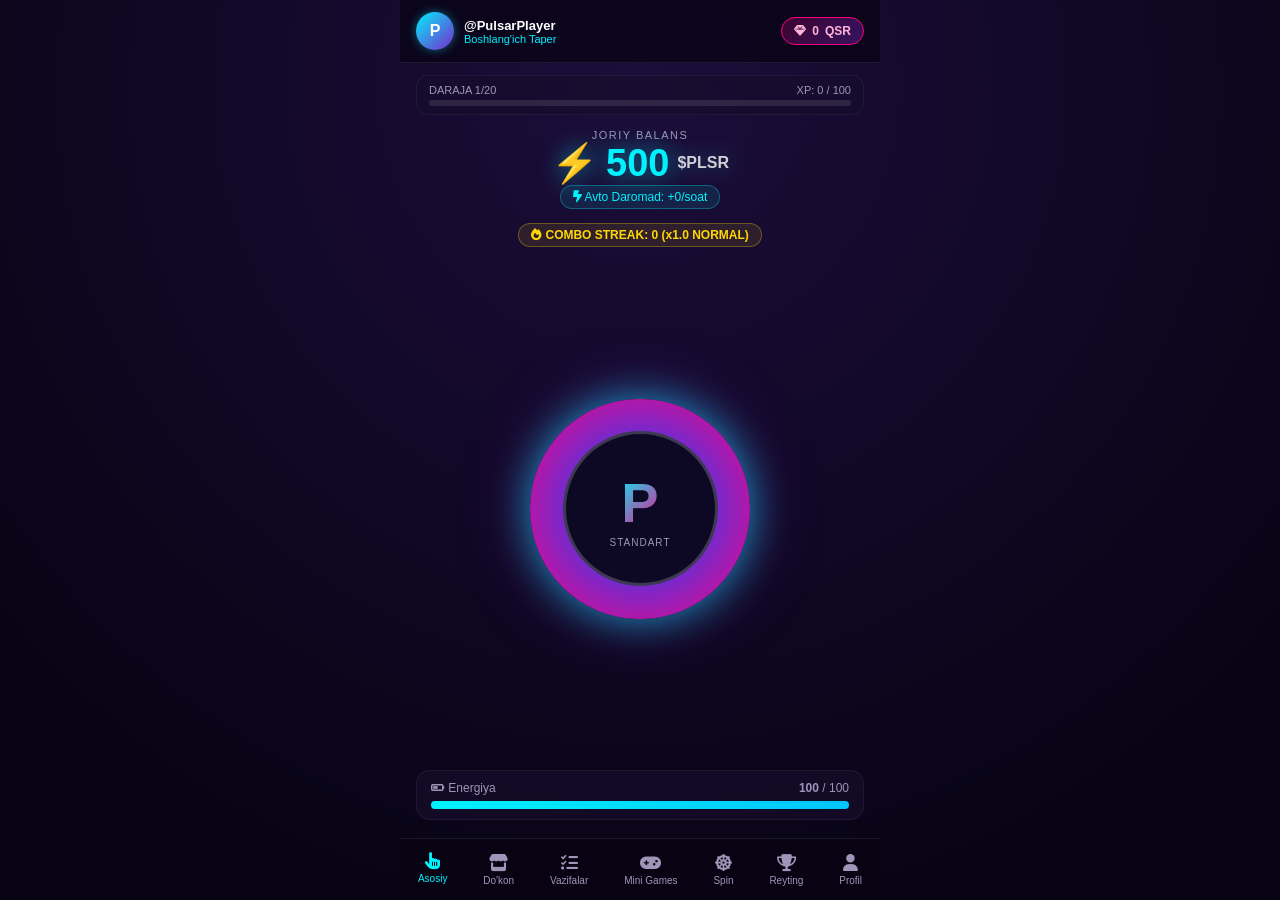
==== public/index.html @ 3d24ec5a "Add Netlify deployment config and public directory - Add netlify.toml for static file deployment - C" ====
<!DOCTYPE html>
<html lang="uz">
<head>
  <meta charset="UTF-8">
  <meta name="viewport" content="width=device-width, initial-scale=1.0, maximum-scale=1.0, user-scalable=no">
  <title>Pulsar ($PLSR) — Telegram Mini App</title>
  <!-- Telegram WebApp SDK -->
  <script src="https://telegram.org/js/telegram-web-app.js"></script>
  <!-- FontAwesome Icons -->
  <link rel="stylesheet" href="https://cdnjs.cloudflare.com/ajax/libs/font-awesome/6.4.0/css/all.min.css">
  <link rel="stylesheet" href="style.css">
</head>
<body>
  <div id="app">
    <!-- Top Header -->
    <header class="app-header">
      <div class="user-pill" id="user-profile-header">
        <div class="avatar-circle" id="user-avatar">P</div>
        <div class="user-meta">
          <span class="user-name" id="user-name">@PulsarPlayer</span>
          <span class="user-title" id="user-status-title">Boshlang'ich Taper</span>
        </div>
      </div>
      <div class="header-badges">
        <div class="badge quasar-badge" onclick="switchTab('profil')">
          <i class="fa-solid fa-gem"></i> <span id="header-gems">0</span> QSR
        </div>
      </div>
    </header>

    <!-- Main Screens Container -->
    <main class="content-area">
      <!-- 1. ASOSIY (TAP TO EARN) SCREEN -->
      <section id="tab-asosiy" class="screen-tab active">
        <div class="stats-overview">
          <div class="level-progress-wrap">
            <div class="level-info">
              <span id="level-label">DARAJA 1/20</span>
              <span id="xp-label">XP: 0 / 100</span>
            </div>
            <div class="progress-track">
              <div class="progress-fill" id="xp-bar" style="width: 0%;"></div>
            </div>
          </div>

          <div class="balance-display">
            <div class="balance-sub">JORIY BALANS</div>
            <div class="balance-main">
              <span class="coin-icon">⚡</span>
              <span id="main-balance">500</span>
              <span class="currency-label">$PLSR</span>
            </div>
            <div class="passive-income-badge">
              <i class="fa-solid fa-bolt-lightning"></i> Avto Daromad: <span id="passive-rate">+0</span>/soat
            </div>
          </div>

          <div class="combo-indicator" id="combo-badge">
            <i class="fa-solid fa-fire"></i> COMBO STREAK: <span id="combo-count">0</span> (<span id="combo-mult">x1.0 NORMAL</span>)
          </div>
        </div>

        <!-- Central Tap Core -->
        <div class="tap-zone" id="tap-zone">
          <div class="pulsar-aura" id="pulsar-aura"></div>
          <div class="pulsar-core" id="pulsar-core">
            <div class="core-rings"></div>
            <div class="core-center">
              <span class="core-logo">P</span>
              <span class="core-skin-name" id="active-skin-name">STANDART</span>
            </div>
          </div>
        </div>

        <!-- Energy Bar -->
        <div class="energy-panel">
          <div class="energy-meta">
            <span><i class="fa-solid fa-battery-half"></i> Energiya</span>
            <span><strong id="energy-cur">100</strong> / <span id="energy-max">100</span></span>
          </div>
          <div class="energy-track">
            <div class="energy-fill" id="energy-bar" style="width: 100%;"></div>
          </div>
        </div>
      </section>

      <!-- 2. DO'KON & MINING SCREEN -->
      <section id="tab-dokan" class="screen-tab">
        <div class="sub-nav">
          <button class="sub-btn active" onclick="switchShopSub('mining')"><i class="fa-solid fa-microchip"></i> Mining</button>
          <button class="sub-btn" onclick="switchShopSub('mavzular')"><i class="fa-solid fa-palette"></i> Mavzular</button>
          <button class="sub-btn" onclick="switchShopSub('airdrop')"><i class="fa-solid fa-parachute-box"></i> Airdrop</button>
        </div>

        <!-- Mining Cards -->
        <div id="shop-mining" class="shop-content-section active">
          <div class="section-title">SOATLIK PASSIV DAROMAD GENERATORLARI</div>
          <div class="cards-grid" id="mining-cards-container">
            <!-- Dynamic Mining Cards injected by JS -->
          </div>
        </div>

        <!-- Skins / Mavzular -->
        <div id="shop-mavzular" class="shop-content-section">
          <div class="section-title">PULSAR YADRO MAVZULARI (SKINLAR)</div>
          <div class="cards-grid" id="skins-cards-container">
            <!-- Dynamic Skin Cards injected by JS -->
          </div>
        </div>

        <!-- Airdrop Section -->
        <div id="shop-airdrop" class="shop-content-section">
          <div class="airdrop-card">
            <div class="airdrop-header">
              <i class="fa-solid fa-satellite-dish"></i>
              <h3>NAVBATDAGI AIRDROP TAQSIMOTI</h3>
            </div>
            <div class="countdown-timer">
              <div class="time-block"><span id="days">09</span><small>KUN</small></div>
              <div class="time-divider">:</div>
              <div class="time-block"><span id="hours">14</span><small>SOAT</small></div>
              <div class="time-divider">:</div>
              <div class="time-block"><span id="minutes">32</span><small>DAQ</small></div>
              <div class="time-divider">:</div>
              <div class="time-block"><span id="seconds">45</span><small>SON</small></div>
            </div>
            <div class="airdrop-info">
              <p>Airdrop har oyda o'tkaziladi. O'yinchilarning soatlik daromadi va to'plangan Quasar kristallari asosida taqsimlanadi.</p>
              <button class="btn-primary" onclick="connectWallet()"><i class="fa-solid fa-wallet"></i> TON Hamyonni Ulash</button>
            </div>
          </div>
        </div>
      </section>

      <!-- 3. VAZIFALAR SCREEN -->
      <section id="tab-vazifalar" class="screen-tab">
        <div class="sub-nav">
          <button class="sub-btn active" onclick="switchTaskSub('daily')"><i class="fa-solid fa-calendar-check"></i> Kunlik</button>
          <button class="sub-btn" onclick="switchTaskSub('missions')"><i class="fa-solid fa-list-check"></i> Vazifalar</button>
        </div>

        <div id="task-daily" class="task-content-section active">
          <div class="streak-header">
            <div class="streak-title"><i class="fa-solid fa-gift"></i> Kunlik Kirish Sovg'asi</div>
            <div class="streak-badge">🔥 Ketma-ket: <span id="streak-day-count">1</span>-kun</div>
          </div>
          <div class="streak-grid" id="streak-grid-container">
            <!-- 7 Days Streak Cards -->
          </div>
          <button class="btn-claim-daily" id="btn-claim-streak" onclick="claimDailyStreak()">BUGUNGI MUKOFOTNI OLISH</button>
        </div>

        <div id="task-missions" class="task-content-section">
          <div class="missions-list" id="missions-container">
            <!-- Dynamic Social Tasks -->
          </div>
        </div>
      </section>

      <!-- 4. MINI GAMES SCREEN -->
      <section id="tab-minigames" class="screen-tab">
        <div class="section-title">KOSMIK MINI O'YINLAR</div>
        <div class="game-selector-card" onclick="openMinesGame()">
          <div class="game-icon"><i class="fa-solid fa-bomb"></i></div>
          <div class="game-info">
            <h4>Bomba va Xazina</h4>
            <p>5x5 maydonda kristallarni toping va ko'paytirgich yutib oling!</p>
          </div>
          <button class="btn-sm"><i class="fa-solid fa-play"></i> O'ynash</button>
        </div>

        <!-- Minesweeper Modal/Game View -->
        <div id="mines-modal" class="modal-overlay">
          <div class="modal-window">
            <div class="modal-header">
              <h3><i class="fa-solid fa-gem"></i> Bomba va Xazina</h3>
              <button class="close-btn" onclick="closeMinesGame()">&times;</button>
            </div>
            <div class="mines-controls">
              <div class="stat-box">Tikish: <input type="number" id="mines-bet" value="500" min="100" step="100"> $PLSR</div>
              <div class="stat-box">Ko'paytirgich: <span id="mines-mult">x1.00</span></div>
            </div>
            <div class="mines-grid" id="mines-grid">
              <!-- 25 Cells -->
            </div>
            <div class="mines-actions">
              <button class="btn-primary" id="btn-start-mines" onclick="startMinesGame()">O'yinni Boshlash</button>
              <button class="btn-success" id="btn-cashout-mines" onclick="cashoutMines()" style="display:none;">Yutuqni Olish</button>
            </div>
          </div>
        </div>
      </section>

      <!-- 5. SPIN (OMAD BARABANI) SCREEN -->
      <section id="tab-spin" class="screen-tab">
        <div class="spin-header">
          <h2><i class="fa-solid fa-dharmachakra"></i> OMAD BARABANI</h2>
          <p>Har 4 soatda omadingizni mutlaqo bepul sinab ko'ring!</p>
        </div>

        <div class="wheel-container">
          <div class="wheel-pointer">▼</div>
          <canvas id="wheel-canvas" width="320" height="320"></canvas>
          <button class="spin-center-btn" id="spin-btn" onclick="spinWheel()">SPIN<br>GO!</button>
        </div>

        <div class="spin-timer-wrap">
          <span id="spin-cooldown-text">Keyingi bepul spin: <strong id="spin-timer">TAYYOR!</strong></span>
        </div>

        <div class="spin-prizes-list">
          <div class="section-title">SOVRINLAR RO'YXATI</div>
          <div class="prizes-grid">
            <div class="prize-pill">⚡ 5,000 PLSR</div>
            <div class="prize-pill">⚡ 15,000 PLSR</div>
            <div class="prize-pill">⚡ 50,000 PLSR</div>
            <div class="prize-pill jackpot">👑 100k JACKPOT</div>
            <div class="prize-pill">💎 5 Quasar</div>
            <div class="prize-pill">🔋 To'liq Energiya</div>
            <div class="prize-pill">⭐ +500 XP</div>
            <div class="prize-pill">⚡ 25,000 PLSR</div>
          </div>
        </div>
      </section>

      <!-- 6. REYTING (LEADERBOARD) SCREEN -->
      <section id="tab-reyting" class="screen-tab">
        <div class="leaderboard-header">
          <i class="fa-solid fa-crown rank-crown"></i>
          <h2>Pulsar Galaktikasi Reytingi</h2>
          <p>Eng kuchli o'yinchilar o'rtasida raqobat</p>
        </div>

        <div class="leaderboard-list" id="leaderboard-container">
          <!-- Leaderboard items -->
        </div>

        <!-- Sticky My Rank -->
        <div class="my-rank-sticky">
          <div class="my-rank-num">#42</div>
          <div class="my-rank-info">
            <strong>Siz (O'yinchi)</strong>
            <span>Balans: <span id="my-rank-bal">500</span> $PLSR</span>
          </div>
        </div>
      </section>

      <!-- 7. PROFIL, P2P & LIVE CHAT SCREEN -->
      <section id="tab-profil" class="screen-tab">
        <div class="profile-card">
          <div class="profile-avatar-wrap">
            <div class="profile-avatar" id="prof-avatar">P</div>
            <div class="profile-badge-check"><i class="fa-solid fa-check"></i></div>
          </div>
          <h3 id="prof-username">@PulsarPlayer</h3>
          <div class="prof-gems-display">
            <i class="fa-solid fa-gem"></i> <span id="prof-gems">0</span> Quasar Kristallari
          </div>
        </div>

        <div class="profile-menu">
          <!-- P2P Transfer Item -->
          <div class="menu-item" onclick="openModal('p2p-modal')">
            <div class="menu-icon icon-blue"><i class="fa-solid fa-money-bill-transfer"></i></div>
            <div class="menu-text">
              <strong>P2P O'tkazma</strong>
              <span>Kristallarni do'stlarga o'tkazish</span>
            </div>
            <i class="fa-solid fa-chevron-right arrow"></i>
          </div>

          <!-- Tanga Exchange Item -->
          <div class="menu-item" onclick="openModal('exchange-modal')">
            <div class="menu-icon icon-purple"><i class="fa-solid fa-arrow-right-arrow-left"></i></div>
            <div class="menu-text">
              <strong>Tanga Almashtirish (Exchange)</strong>
              <span>$PLSR tangalarini Quasarga almashtirish</span>
            </div>
            <i class="fa-solid fa-chevron-right arrow"></i>
          </div>

          <!-- Promo Kod Item -->
          <div class="menu-item" onclick="openModal('promo-modal')">
            <div class="menu-icon icon-gold"><i class="fa-solid fa-ticket"></i></div>
            <div class="menu-text">
              <strong>Promo Kod</strong>
              <span>Maxsus kod orqali bonus olish</span>
            </div>
            <i class="fa-solid fa-chevron-right arrow"></i>
          </div>

          <!-- Referral Item -->
          <div class="menu-item" onclick="openModal('ref-modal')">
            <div class="menu-icon icon-green"><i class="fa-solid fa-user-plus"></i></div>
            <div class="menu-text">
              <strong>Hamkorlik & Referal</strong>
              <span>Do'stlarni taklif qilib +5,000 $PLSR olish</span>
            </div>
            <i class="fa-solid fa-chevron-right arrow"></i>
          </div>

          <!-- Global Chat Toggle -->
          <div class="menu-item" onclick="openModal('chat-modal')">
            <div class="menu-icon icon-pink"><i class="fa-solid fa-comments"></i></div>
            <div class="menu-text">
              <strong>Global Jonli Chat</strong>
              <span>O'yinchilar bilan muloqot xonasi</span>
            </div>
            <i class="fa-solid fa-chevron-right arrow"></i>
          </div>
        </div>
      </section>
    </main>

    <!-- Modals -->
    <!-- 1. P2P Modal -->
    <div id="p2p-modal" class="modal-overlay">
      <div class="modal-window">
        <div class="modal-header">
          <h3><i class="fa-solid fa-money-bill-transfer"></i> P2P O'tkazma</h3>
          <button class="close-btn" onclick="closeModal('p2p-modal')">&times;</button>
        </div>
        <div class="modal-body">
          <label>Qabul qiluvchi (ID yoki Username):</label>
          <input type="text" id="p2p-target" placeholder="@username yoki ID">
          <label>Quasar kristallari miqdori:</label>
          <input type="number" id="p2p-amount" min="1" placeholder="Masalan: 5">
          <button class="btn-primary" onclick="handleP2PTransfer()">O'tkazish</button>
        </div>
      </div>
    </div>

    <!-- 2. Exchange Modal -->
    <div id="exchange-modal" class="modal-overlay">
      <div class="modal-window">
        <div class="modal-header">
          <h3><i class="fa-solid fa-arrow-right-arrow-left"></i> Almashtirish Kursi</h3>
          <button class="close-btn" onclick="closeModal('exchange-modal')">&times;</button>
        </div>
        <div class="modal-body">
          <div class="rate-card">
            <span>Kurs:</span>
            <strong>1,000,000 $PLSR = 1 💎 Quasar</strong>
          </div>
          <label>$PLSR tangalari miqdori:</label>
          <input type="number" id="exchange-input" placeholder="1000000" oninput="calcExchange()">
          <div class="exchange-preview">Siz olasiz: <strong id="exchange-out">0</strong> Quasar</div>
          <button class="btn-primary" onclick="handleExchange()">Almashtirish</button>
        </div>
      </div>
    </div>

    <!-- 3. Promo Modal -->
    <div id="promo-modal" class="modal-overlay">
      <div class="modal-window">
        <div class="modal-header">
          <h3><i class="fa-solid fa-ticket"></i> Promo Kod</h3>
          <button class="close-btn" onclick="closeModal('promo-modal')">&times;</button>
        </div>
        <div class="modal-body">
          <label>Promo-kodni kiriting:</label>
          <input type="text" id="promo-input" placeholder="MASALAN: PULSAR2026">
          <button class="btn-primary" onclick="handlePromo()">Aktivlashtirish</button>
        </div>
      </div>
    </div>

    <!-- 4. Ref Modal -->
    <div id="ref-modal" class="modal-overlay">
      <div class="modal-window">
        <div class="modal-header">
          <h3><i class="fa-solid fa-user-plus"></i> Referal Dasturi</h3>
          <button class="close-btn" onclick="closeModal('ref-modal')">&times;</button>
        </div>
        <div class="modal-body">
          <p>Har bir taklif qilingan do'stingiz uchun <strong>+5,000 $PLSR</strong> va Premium do'st uchun <strong>+15,000 $PLSR</strong> olasiz!</p>
          <div class="ref-link-box">
            <input type="text" id="ref-link-val" value="https://t.me/PulsarTapBot?start=ref_123456" readonly>
            <button class="btn-sm" onclick="copyRefLink()"><i class="fa-solid fa-copy"></i> Nusxa</button>
          </div>
          <button class="btn-primary" onclick="shareRefLink()"><i class="fa-solid fa-paper-plane"></i> Telegramda Ulashish</button>
        </div>
      </div>
    </div>

    <!-- 5. Global Chat Modal -->
    <div id="chat-modal" class="modal-overlay">
      <div class="modal-window chat-window">
        <div class="modal-header">
          <h3><i class="fa-solid fa-comments"></i> Jonli Global Chat</h3>
          <button class="close-btn" onclick="closeModal('chat-modal')">&times;</button>
        </div>
        <div class="chat-messages" id="chat-stream">
          <div class="chat-bubble">
            <span class="chat-user">⚡ @CosmoMiner:</span>
            <span class="chat-text">Hammaga salom! Yangi airdrop qachon ekan?</span>
          </div>
          <div class="chat-bubble">
            <span class="chat-user">🚀 @AstroStar:</span>
            <span class="chat-text">10 kundan keyin taqsimot bo'ladi! $PLSR to'playapmiz 🔥</span>
          </div>
        </div>
        <div class="chat-input-bar">
          <input type="text" id="chat-msg-input" placeholder="Xabar yozing..." onkeypress="if(event.key==='Enter') sendChatMsg()">
          <button class="btn-send" onclick="sendChatMsg()"><i class="fa-solid fa-paper-plane"></i></button>
        </div>
      </div>
    </div>

    <!-- Bottom Navigation Bar -->
    <nav class="bottom-nav">
      <div class="nav-btn active" onclick="switchTab('asosiy')">
        <i class="fa-solid fa-hand-pointer"></i>
        <span>Asosiy</span>
      </div>
      <div class="nav-btn" onclick="switchTab('dokan')">
        <i class="fa-solid fa-store"></i>
        <span>Do'kon</span>
      </div>
      <div class="nav-btn" onclick="switchTab('vazifalar')">
        <i class="fa-solid fa-list-check"></i>
        <span>Vazifalar</span>
      </div>
      <div class="nav-btn" onclick="switchTab('minigames')">
        <i class="fa-solid fa-gamepad"></i>
        <span>Mini Games</span>
      </div>
      <div class="nav-btn" onclick="switchTab('spin')">
        <i class="fa-solid fa-dharmachakra"></i>
        <span>Spin</span>
      </div>
      <div class="nav-btn" onclick="switchTab('reyting')">
        <i class="fa-solid fa-trophy"></i>
        <span>Reyting</span>
      </div>
      <div class="nav-btn" onclick="switchTab('profil')">
        <i class="fa-solid fa-user"></i>
        <span>Profil</span>
      </div>
    </nav>
  </div>

  <!-- Scripts -->
  <script src="app.js"></script>
</body>
</html>
---- public/style.css ----
:root {
  --bg-dark: #070414;
  --bg-card: rgba(23, 14, 45, 0.7);
  --primary-cyan: #00f2fe;
  --primary-pink: #ff007a;
  --primary-purple: #7928ca;
  --accent-gold: #ffd700;
  --text-main: #ffffff;
  --text-muted: #9e96b8;
  --border-glow: rgba(0, 242, 254, 0.25);
}

* {
  box-sizing: border-box;
  margin: 0;
  padding: 0;
  user-select: none;
  -webkit-user-select: none;
  font-family: -apple-system, BlinkMacSystemFont, 'Segoe UI', Roboto, Helvetica, Arial, sans-serif;
}

body {
  background: radial-gradient(circle at 50% 10%, #1c0d3a 0%, #080415 80%);
  color: var(--text-main);
  height: 100vh;
  overflow: hidden;
  display: flex;
  justify-content: center;
}

#app {
  width: 100%;
  max-width: 480px;
  height: 100vh;
  display: flex;
  flex-direction: column;
  position: relative;
  background: transparent;
}

/* Header */
.app-header {
  padding: 12px 16px;
  display: flex;
  justify-content: space-between;
  align-items: center;
  background: rgba(10, 5, 25, 0.85);
  backdrop-filter: blur(12px);
  border-bottom: 1px solid rgba(255, 255, 255, 0.08);
  z-index: 10;
}

.user-pill {
  display: flex;
  align-items: center;
  gap: 10px;
}

.avatar-circle {
  width: 38px;
  height: 38px;
  border-radius: 50%;
  background: linear-gradient(135deg, var(--primary-cyan), var(--primary-purple));
  display: flex;
  justify-content: center;
  align-items: center;
  font-weight: 800;
  font-size: 16px;
  box-shadow: 0 0 10px rgba(0, 242, 254, 0.4);
}

.user-meta {
  display: flex;
  flex-direction: column;
}

.user-name {
  font-size: 13px;
  font-weight: bold;
}

.user-title {
  font-size: 11px;
  color: var(--primary-cyan);
}

.badge {
  padding: 6px 12px;
  border-radius: 20px;
  font-size: 12px;
  font-weight: bold;
  display: flex;
  align-items: center;
  gap: 6px;
  cursor: pointer;
}

.quasar-badge {
  background: linear-gradient(135deg, rgba(255, 0, 122, 0.2), rgba(121, 40, 202, 0.4));
  border: 1px solid var(--primary-pink);
  color: #ffb3d9;
}

/* Main Content Area */
.content-area {
  flex: 1;
  overflow-y: auto;
  padding: 12px 16px 80px 16px;
  display: flex;
  flex-direction: column;
}

.screen-tab {
  display: none;
  flex-direction: column;
  height: 100%;
  animation: fadeIn 0.25s ease-out;
}

.screen-tab.active {
  display: flex;
}

@keyframes fadeIn {
  from { opacity: 0; transform: translateY(6px); }
  to { opacity: 1; transform: translateY(0); }
}

/* Overview & Levels */
.stats-overview {
  display: flex;
  flex-direction: column;
  align-items: center;
  gap: 8px;
}

.level-progress-wrap {
  width: 100%;
  background: var(--bg-card);
  padding: 8px 12px;
  border-radius: 12px;
  border: 1px solid rgba(255, 255, 255, 0.05);
}

.level-info {
  display: flex;
  justify-content: space-between;
  font-size: 11px;
  color: var(--text-muted);
  margin-bottom: 4px;
}

.progress-track {
  height: 6px;
  background: rgba(255, 255, 255, 0.1);
  border-radius: 6px;
  overflow: hidden;
}

.progress-fill {
  height: 100%;
  background: linear-gradient(90deg, var(--primary-cyan), var(--primary-purple));
  transition: width 0.3s ease;
}

.balance-display {
  text-align: center;
  margin: 6px 0;
}

.balance-sub {
  font-size: 11px;
  letter-spacing: 1.5px;
  color: var(--text-muted);
}

.balance-main {
  font-size: 38px;
  font-weight: 900;
  color: var(--primary-cyan);
  text-shadow: 0 0 25px rgba(0, 242, 254, 0.6);
  display: flex;
  align-items: center;
  justify-content: center;
  gap: 8px;
}

.currency-label {
  font-size: 16px;
  color: #ffffff;
  opacity: 0.8;
}

.passive-income-badge {
  font-size: 12px;
  background: rgba(0, 242, 254, 0.1);
  color: var(--primary-cyan);
  padding: 4px 12px;
  border-radius: 20px;
  display: inline-block;
  border: 1px solid rgba(0, 242, 254, 0.3);
}

.combo-indicator {
  font-size: 12px;
  font-weight: bold;
  color: var(--accent-gold);
  background: rgba(255, 215, 0, 0.1);
  padding: 4px 12px;
  border-radius: 12px;
  border: 1px solid rgba(255, 215, 0, 0.3);
}

/* Tap Core Zone */
.tap-zone {
  flex: 1;
  display: flex;
  justify-content: center;
  align-items: center;
  position: relative;
}

.pulsar-aura {
  position: absolute;
  width: 260px;
  height: 260px;
  border-radius: 50%;
  background: radial-gradient(circle, rgba(0, 242, 254, 0.3), rgba(121, 40, 202, 0.1), transparent 70%);
  animation: pulseAura 2.5s infinite ease-in-out;
  pointer-events: none;
}

@keyframes pulseAura {
  0%, 100% { transform: scale(0.95); opacity: 0.6; }
  50% { transform: scale(1.15); opacity: 1; }
}

.pulsar-core {
  width: 220px;
  height: 220px;
  border-radius: 50%;
  background: radial-gradient(circle, #00f2fe 0%, #7928ca 50%, #ff007a 100%);
  box-shadow: 0 0 40px rgba(0, 242, 254, 0.6), 0 0 70px rgba(121, 40, 202, 0.4);
  display: flex;
  justify-content: center;
  align-items: center;
  cursor: pointer;
  touch-action: manipulation;
  transition: transform 0.08s cubic-bezier(0.175, 0.885, 0.32, 1.275);
  position: relative;
  z-index: 2;
}

.pulsar-core:active {
  transform: scale(0.92);
}

.core-center {
  width: 155px;
  height: 155px;
  border-radius: 50%;
  background: #0d0824;
  display: flex;
  flex-direction: column;
  justify-content: center;
  align-items: center;
  border: 3px solid rgba(255, 255, 255, 0.2);
}

.core-logo {
  font-size: 56px;
  font-weight: 900;
  background: linear-gradient(135deg, #00f2fe, #ff007a);
  -webkit-background-clip: text;
  -webkit-text-fill-color: transparent;
}

.core-skin-name {
  font-size: 10px;
  letter-spacing: 1px;
  color: var(--text-muted);
  margin-top: 2px;
}

/* Floating Animation */
.float-num {
  position: absolute;
  color: var(--primary-cyan);
  font-size: 26px;
  font-weight: 900;
  pointer-events: none;
  text-shadow: 0 0 10px rgba(0, 242, 254, 0.8);
  animation: floatTap 0.75s forwards ease-out;
  z-index: 100;
}

@keyframes floatTap {
  0% { opacity: 1; transform: translateY(0) scale(1); }
  100% { opacity: 0; transform: translateY(-70px) scale(1.4); }
}

/* Energy */
.energy-panel {
  background: var(--bg-card);
  padding: 10px 14px;
  border-radius: 14px;
  border: 1px solid rgba(255, 255, 255, 0.06);
}

.energy-meta {
  display: flex;
  justify-content: space-between;
  font-size: 12px;
  margin-bottom: 6px;
  color: var(--text-muted);
}

.energy-track {
  height: 8px;
  background: rgba(255, 255, 255, 0.08);
  border-radius: 8px;
  overflow: hidden;
}

.energy-fill {
  height: 100%;
  background: linear-gradient(90deg, #00f2fe, #00c6ff);
  transition: width 0.2s;
}

/* Sub-nav Buttons */
.sub-nav {
  display: flex;
  gap: 8px;
  background: rgba(0, 0, 0, 0.3);
  padding: 4px;
  border-radius: 12px;
  margin-bottom: 14px;
}

.sub-btn {
  flex: 1;
  padding: 8px;
  border: none;
  background: transparent;
  color: var(--text-muted);
  font-size: 12px;
  font-weight: bold;
  border-radius: 8px;
  cursor: pointer;
  transition: all 0.2s;
}

.sub-btn.active {
  background: linear-gradient(135deg, var(--primary-cyan), var(--primary-purple));
  color: #fff;
}

.shop-content-section, .task-content-section {
  display: none;
  flex-direction: column;
  gap: 10px;
}

.shop-content-section.active, .task-content-section.active {
  display: flex;
}

.section-title {
  font-size: 11px;
  color: var(--text-muted);
  letter-spacing: 1px;
  margin-bottom: 4px;
}

/* Cards Grid */
.cards-grid {
  display: grid;
  grid-template-columns: 1fr 1fr;
  gap: 10px;
}

.card-item {
  background: var(--bg-card);
  border: 1px solid rgba(255, 255, 255, 0.08);
  border-radius: 14px;
  padding: 12px;
  display: flex;
  flex-direction: column;
  gap: 6px;
  position: relative;
}

.card-item.active-skin {
  border-color: var(--primary-cyan);
  box-shadow: 0 0 15px rgba(0, 242, 254, 0.2);
}

.card-top {
  display: flex;
  align-items: center;
  gap: 8px;
}

.card-icon {
  font-size: 22px;
  color: var(--primary-cyan);
}

.card-name {
  font-size: 13px;
  font-weight: bold;
}

.card-desc {
  font-size: 11px;
  color: var(--text-muted);
}

.card-price {
  font-size: 12px;
  font-weight: bold;
  color: var(--accent-gold);
  margin-top: 4px;
}

.btn-buy {
  background: linear-gradient(135deg, var(--primary-cyan), var(--primary-purple));
  border: none;
  color: #fff;
  padding: 6px;
  border-radius: 8px;
  font-size: 11px;
  font-weight: bold;
  cursor: pointer;
}

/* Airdrop Card */
.airdrop-card {
  background: var(--bg-card);
  border: 1px solid var(--border-glow);
  border-radius: 16px;
  padding: 18px;
  text-align: center;
  display: flex;
  flex-direction: column;
  gap: 14px;
}

.countdown-timer {
  display: flex;
  justify-content: center;
  align-items: center;
  gap: 8px;
}

.time-block {
  background: rgba(0, 0, 0, 0.5);
  border: 1px solid rgba(255, 255, 255, 0.1);
  padding: 8px 12px;
  border-radius: 10px;
  display: flex;
  flex-direction: column;
}

.time-block span {
  font-size: 22px;
  font-weight: 900;
  color: var(--primary-cyan);
}

.time-block small {
  font-size: 9px;
  color: var(--text-muted);
}

.time-divider {
  font-size: 20px;
  font-weight: bold;
}

/* Daily Streak */
.streak-header {
  display: flex;
  justify-content: space-between;
  align-items: center;
}

.streak-grid {
  display: grid;
  grid-template-columns: repeat(4, 1fr);
  gap: 8px;
  margin: 10px 0;
}

.streak-card {
  background: var(--bg-card);
  border: 1px solid rgba(255, 255, 255, 0.08);
  border-radius: 10px;
  padding: 10px 6px;
  text-align: center;
  font-size: 11px;
}

.streak-card.claimed {
  border-color: #00ff88;
  opacity: 0.7;
}

.streak-card.current {
  border-color: var(--accent-gold);
  background: rgba(255, 215, 0, 0.1);
}

.btn-claim-daily {
  width: 100%;
  padding: 14px;
  background: linear-gradient(135deg, #00f2fe, #4facfe);
  border: none;
  border-radius: 14px;
  color: #000;
  font-weight: 900;
  font-size: 14px;
  cursor: pointer;
}

/* Mini Games */
.game-selector-card {
  background: var(--bg-card);
  border: 1px solid rgba(255, 255, 255, 0.08);
  border-radius: 14px;
  padding: 14px;
  display: flex;
  align-items: center;
  gap: 12px;
  cursor: pointer;
}

.game-icon {
  font-size: 32px;
  color: var(--primary-pink);
}

.game-info h4 { font-size: 15px; margin-bottom: 4px; }
.game-info p { font-size: 11px; color: var(--text-muted); }

/* Mines Game Grid */
.mines-grid {
  display: grid;
  grid-template-columns: repeat(5, 1fr);
  gap: 6px;
  margin: 16px 0;
}

.mine-cell {
  aspect-ratio: 1;
  background: rgba(255, 255, 255, 0.06);
  border: 1px solid rgba(255, 255, 255, 0.1);
  border-radius: 8px;
  display: flex;
  justify-content: center;
  align-items: center;
  font-size: 20px;
  cursor: pointer;
}

.mine-cell.gem { background: rgba(0, 255, 136, 0.2); border-color: #00ff88; color: #00ff88; }
.mine-cell.bomb { background: rgba(255, 0, 85, 0.3); border-color: #ff0055; color: #ff0055; }

/* Wheel / Spin */
.wheel-container {
  display: flex;
  justify-content: center;
  align-items: center;
  position: relative;
  margin: 20px 0;
}

.wheel-pointer {
  position: absolute;
  top: -12px;
  font-size: 26px;
  color: var(--accent-gold);
  z-index: 10;
}

.spin-center-btn {
  position: absolute;
  width: 70px;
  height: 70px;
  border-radius: 50%;
  background: linear-gradient(135deg, var(--accent-gold), #ff8800);
  border: 3px solid #fff;
  color: #000;
  font-weight: 900;
  font-size: 13px;
  cursor: pointer;
  box-shadow: 0 0 20px rgba(255, 215, 0, 0.6);
}

.prizes-grid {
  display: grid;
  grid-template-columns: 1fr 1fr;
  gap: 8px;
  margin-top: 10px;
}

.prize-pill {
  background: var(--bg-card);
  padding: 8px 12px;
  border-radius: 10px;
  font-size: 11px;
  text-align: center;
}

.prize-pill.jackpot {
  border: 1px solid var(--accent-gold);
  color: var(--accent-gold);
}

/* Leaderboard */
.leaderboard-list {
  display: flex;
  flex-direction: column;
  gap: 8px;
}

.rank-item {
  background: var(--bg-card);
  border: 1px solid rgba(255, 255, 255, 0.05);
  border-radius: 12px;
  padding: 10px 14px;
  display: flex;
  align-items: center;
  gap: 12px;
}

.rank-pos {
  font-size: 16px;
  font-weight: 900;
  width: 30px;
}

.my-rank-sticky {
  position: fixed;
  bottom: 65px;
  left: 50%;
  transform: translateX(-50%);
  width: calc(100% - 32px);
  max-width: 448px;
  background: linear-gradient(135deg, #1c0d3a, #2a0845);
  border: 1px solid var(--primary-cyan);
  border-radius: 14px;
  padding: 10px 16px;
  display: flex;
  align-items: center;
  gap: 14px;
  box-shadow: 0 0 20px rgba(0, 242, 254, 0.3);
}

/* Profile Menu */
.profile-card {
  background: var(--bg-card);
  border-radius: 16px;
  padding: 16px;
  text-align: center;
  display: flex;
  flex-direction: column;
  align-items: center;
  gap: 8px;
  margin-bottom: 14px;
}

.profile-avatar-wrap {
  position: relative;
}

.profile-avatar {
  width: 60px;
  height: 60px;
  border-radius: 50%;
  background: linear-gradient(135deg, var(--primary-cyan), var(--primary-purple));
  display: flex;
  justify-content: center;
  align-items: center;
  font-size: 24px;
  font-weight: bold;
}

.profile-badge-check {
  position: absolute;
  bottom: 0;
  right: 0;
  background: #00ff88;
  color: #000;
  border-radius: 50%;
  width: 18px;
  height: 18px;
  font-size: 10px;
  display: flex;
  justify-content: center;
  align-items: center;
}

.profile-menu {
  display: flex;
  flex-direction: column;
  gap: 8px;
}

.menu-item {
  background: var(--bg-card);
  border-radius: 12px;
  padding: 12px 16px;
  display: flex;
  align-items: center;
  gap: 12px;
  cursor: pointer;
}

.menu-icon {
  width: 38px;
  height: 38px;
  border-radius: 10px;
  display: flex;
  justify-content: center;
  align-items: center;
  font-size: 16px;
}

.icon-blue { background: rgba(0, 242, 254, 0.15); color: var(--primary-cyan); }
.icon-purple { background: rgba(121, 40, 202, 0.2); color: #c084fc; }
.icon-gold { background: rgba(255, 215, 0, 0.15); color: var(--accent-gold); }
.icon-green { background: rgba(0, 255, 136, 0.15); color: #00ff88; }
.icon-pink { background: rgba(255, 0, 122, 0.15); color: var(--primary-pink); }

.menu-text {
  flex: 1;
  display: flex;
  flex-direction: column;
}

.menu-text strong { font-size: 13px; }
.menu-text span { font-size: 11px; color: var(--text-muted); }

/* Modals */
.modal-overlay {
  display: none;
  position: fixed;
  inset: 0;
  background: rgba(0, 0, 0, 0.75);
  backdrop-filter: blur(8px);
  z-index: 1000;
  justify-content: center;
  align-items: center;
  padding: 16px;
}

.modal-overlay.active {
  display: flex;
}

.modal-window {
  background: #120926;
  border: 1px solid var(--border-glow);
  border-radius: 18px;
  width: 100%;
  max-width: 400px;
  padding: 20px;
  display: flex;
  flex-direction: column;
  gap: 14px;
}

.modal-header {
  display: flex;
  justify-content: space-between;
  align-items: center;
}

.close-btn {
  background: none;
  border: none;
  color: var(--text-muted);
  font-size: 24px;
  cursor: pointer;
}

.modal-body {
  display: flex;
  flex-direction: column;
  gap: 10px;
  font-size: 13px;
}

.modal-body input {
  background: rgba(255, 255, 255, 0.06);
  border: 1px solid rgba(255, 255, 255, 0.1);
  padding: 12px;
  border-radius: 10px;
  color: #fff;
  font-size: 14px;
  outline: none;
}

.btn-primary {
  background: linear-gradient(135deg, var(--primary-cyan), var(--primary-purple));
  border: none;
  padding: 12px;
  border-radius: 10px;
  color: #fff;
  font-weight: bold;
  cursor: pointer;
}

.btn-success {
  background: linear-gradient(135deg, #00ff88, #00b359);
  border: none;
  padding: 12px;
  border-radius: 10px;
  color: #000;
  font-weight: bold;
  cursor: pointer;
}

.btn-sm {
  background: rgba(0, 242, 254, 0.15);
  border: 1px solid var(--primary-cyan);
  color: var(--primary-cyan);
  padding: 6px 12px;
  border-radius: 8px;
  font-size: 12px;
  cursor: pointer;
}

/* Chat */
.chat-messages {
  height: 200px;
  overflow-y: auto;
  display: flex;
  flex-direction: column;
  gap: 8px;
  background: rgba(0,0,0,0.3);
  padding: 10px;
  border-radius: 10px;
}

.chat-bubble {
  font-size: 12px;
  background: rgba(255,255,255,0.05);
  padding: 6px 10px;
  border-radius: 8px;
}

.chat-user { font-weight: bold; color: var(--primary-cyan); margin-right: 4px; }

.chat-input-bar {
  display: flex;
  gap: 6px;
}

.chat-input-bar input {
  flex: 1;
  background: rgba(255,255,255,0.08);
  border: 1px solid rgba(255,255,255,0.1);
  border-radius: 8px;
  padding: 8px 12px;
  color: #fff;
}

.btn-send {
  background: var(--primary-cyan);
  border: none;
  border-radius: 8px;
  padding: 0 14px;
  cursor: pointer;
}

/* Bottom Navigation */
.bottom-nav {
  position: fixed;
  bottom: 0;
  left: 50%;
  transform: translateX(-50%);
  width: 100%;
  max-width: 480px;
  height: 62px;
  background: rgba(8, 4, 20, 0.95);
  backdrop-filter: blur(16px);
  border-top: 1px solid rgba(255, 255, 255, 0.08);
  display: flex;
  justify-content: space-around;
  align-items: center;
  z-index: 100;
}

.nav-btn {
  display: flex;
  flex-direction: column;
  align-items: center;
  gap: 4px;
  color: var(--text-muted);
  font-size: 10px;
  cursor: pointer;
  transition: all 0.2s;
}

.nav-btn i {
  font-size: 17px;
}

.nav-btn.active {
  color: var(--primary-cyan);
  transform: translateY(-2px);
}
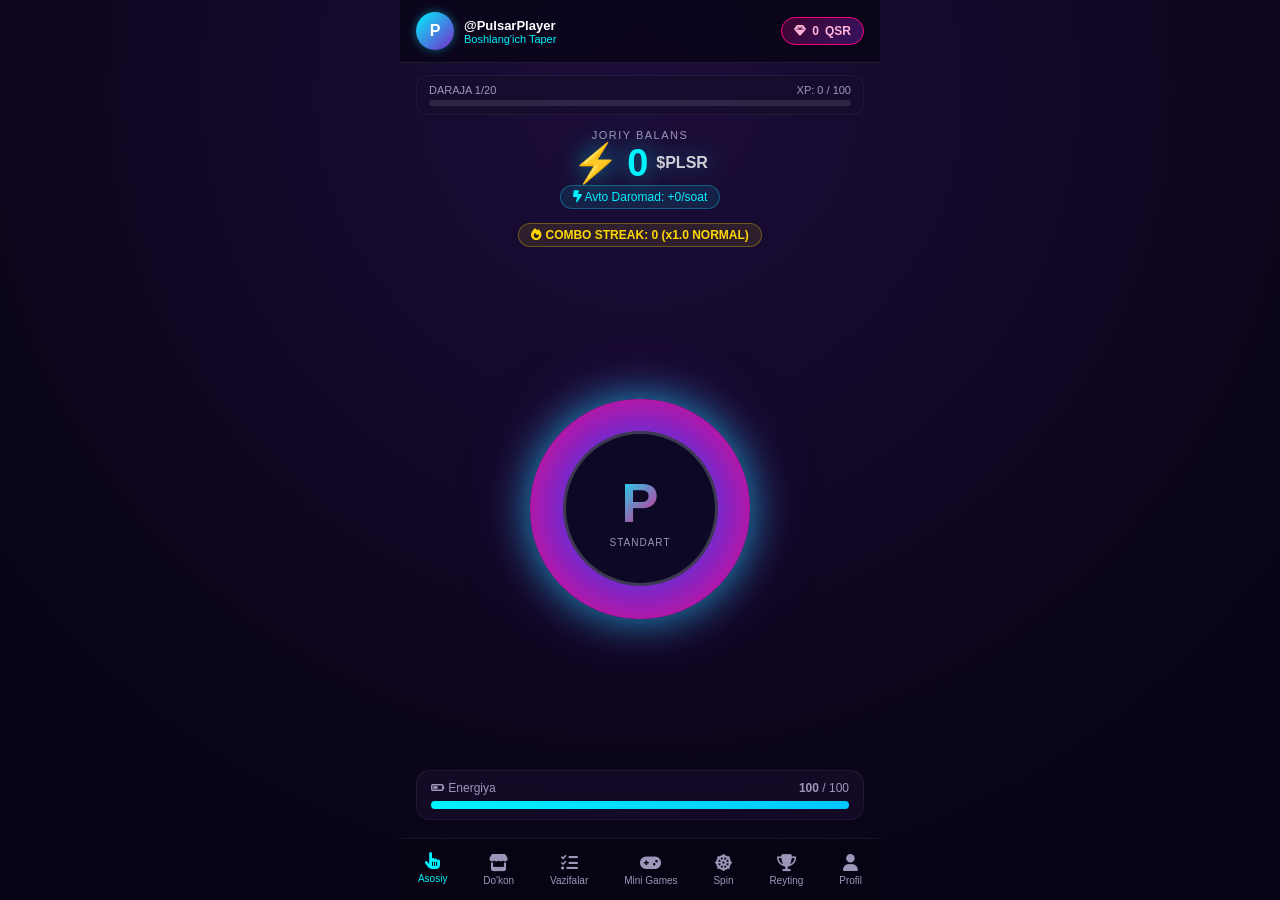
==== commit 029a7f50: "Major rewrite: Full backend integration for all features - database.py: Added tables for chat, spin " ====
--- a/public/index.html
+++ b/public/index.html
@@ -4,9 +4,7 @@
   <meta charset="UTF-8">
   <meta name="viewport" content="width=device-width, initial-scale=1.0, maximum-scale=1.0, user-scalable=no">
   <title>Pulsar ($PLSR) — Telegram Mini App</title>
-  <!-- Telegram WebApp SDK -->
   <script src="https://telegram.org/js/telegram-web-app.js"></script>
-  <!-- FontAwesome Icons -->
   <link rel="stylesheet" href="https://cdnjs.cloudflare.com/ajax/libs/font-awesome/6.4.0/css/all.min.css">
   <link rel="stylesheet" href="style.css">
 </head>
@@ -30,7 +28,7 @@
 
     <!-- Main Screens Container -->
     <main class="content-area">
-      <!-- 1. ASOSIY (TAP TO EARN) SCREEN -->
+      <!-- 1. ASOSIY (TAP TO EARN) -->
       <section id="tab-asosiy" class="screen-tab active">
         <div class="stats-overview">
           <div class="level-progress-wrap">
@@ -42,25 +40,21 @@
               <div class="progress-fill" id="xp-bar" style="width: 0%;"></div>
             </div>
           </div>
-
           <div class="balance-display">
             <div class="balance-sub">JORIY BALANS</div>
             <div class="balance-main">
               <span class="coin-icon">⚡</span>
-              <span id="main-balance">500</span>
+              <span id="main-balance">0</span>
               <span class="currency-label">$PLSR</span>
             </div>
             <div class="passive-income-badge">
               <i class="fa-solid fa-bolt-lightning"></i> Avto Daromad: <span id="passive-rate">+0</span>/soat
             </div>
           </div>
-
           <div class="combo-indicator" id="combo-badge">
             <i class="fa-solid fa-fire"></i> COMBO STREAK: <span id="combo-count">0</span> (<span id="combo-mult">x1.0 NORMAL</span>)
           </div>
         </div>
-
-        <!-- Central Tap Core -->
         <div class="tap-zone" id="tap-zone">
           <div class="pulsar-aura" id="pulsar-aura"></div>
           <div class="pulsar-core" id="pulsar-core">
@@ -71,8 +65,6 @@
             </div>
           </div>
         </div>
-
-        <!-- Energy Bar -->
         <div class="energy-panel">
           <div class="energy-meta">
             <span><i class="fa-solid fa-battery-half"></i> Energiya</span>
@@ -84,31 +76,21 @@
         </div>
       </section>
 
-      <!-- 2. DO'KON & MINING SCREEN -->
+      <!-- 2. DO'KON & MINING -->
       <section id="tab-dokan" class="screen-tab">
         <div class="sub-nav">
           <button class="sub-btn active" onclick="switchShopSub('mining')"><i class="fa-solid fa-microchip"></i> Mining</button>
           <button class="sub-btn" onclick="switchShopSub('mavzular')"><i class="fa-solid fa-palette"></i> Mavzular</button>
           <button class="sub-btn" onclick="switchShopSub('airdrop')"><i class="fa-solid fa-parachute-box"></i> Airdrop</button>
         </div>
-
-        <!-- Mining Cards -->
         <div id="shop-mining" class="shop-content-section active">
           <div class="section-title">SOATLIK PASSIV DAROMAD GENERATORLARI</div>
-          <div class="cards-grid" id="mining-cards-container">
-            <!-- Dynamic Mining Cards injected by JS -->
-          </div>
-        </div>
-
-        <!-- Skins / Mavzular -->
+          <div class="cards-grid" id="mining-cards-container"></div>
+        </div>
         <div id="shop-mavzular" class="shop-content-section">
           <div class="section-title">PULSAR YADRO MAVZULARI (SKINLAR)</div>
-          <div class="cards-grid" id="skins-cards-container">
-            <!-- Dynamic Skin Cards injected by JS -->
-          </div>
-        </div>
-
-        <!-- Airdrop Section -->
+          <div class="cards-grid" id="skins-cards-container"></div>
+        </div>
         <div id="shop-airdrop" class="shop-content-section">
           <div class="airdrop-card">
             <div class="airdrop-header">
@@ -116,13 +98,13 @@
               <h3>NAVBATDAGI AIRDROP TAQSIMOTI</h3>
             </div>
             <div class="countdown-timer">
-              <div class="time-block"><span id="days">09</span><small>KUN</small></div>
+              <div class="time-block"><span id="days">00</span><small>KUN</small></div>
               <div class="time-divider">:</div>
-              <div class="time-block"><span id="hours">14</span><small>SOAT</small></div>
+              <div class="time-block"><span id="hours">00</span><small>SOAT</small></div>
               <div class="time-divider">:</div>
-              <div class="time-block"><span id="minutes">32</span><small>DAQ</small></div>
+              <div class="time-block"><span id="minutes">00</span><small>DAQ</small></div>
               <div class="time-divider">:</div>
-              <div class="time-block"><span id="seconds">45</span><small>SON</small></div>
+              <div class="time-block"><span id="seconds">00</span><small>SON</small></div>
             </div>
             <div class="airdrop-info">
               <p>Airdrop har oyda o'tkaziladi. O'yinchilarning soatlik daromadi va to'plangan Quasar kristallari asosida taqsimlanadi.</p>
@@ -132,32 +114,26 @@
         </div>
       </section>
 
-      <!-- 3. VAZIFALAR SCREEN -->
+      <!-- 3. VAZIFALAR -->
       <section id="tab-vazifalar" class="screen-tab">
         <div class="sub-nav">
           <button class="sub-btn active" onclick="switchTaskSub('daily')"><i class="fa-solid fa-calendar-check"></i> Kunlik</button>
           <button class="sub-btn" onclick="switchTaskSub('missions')"><i class="fa-solid fa-list-check"></i> Vazifalar</button>
         </div>
-
         <div id="task-daily" class="task-content-section active">
           <div class="streak-header">
             <div class="streak-title"><i class="fa-solid fa-gift"></i> Kunlik Kirish Sovg'asi</div>
-            <div class="streak-badge">🔥 Ketma-ket: <span id="streak-day-count">1</span>-kun</div>
-          </div>
-          <div class="streak-grid" id="streak-grid-container">
-            <!-- 7 Days Streak Cards -->
-          </div>
+            <div class="streak-badge">🔥 Ketma-ket: <span id="streak-day-count">0</span>-kun</div>
+          </div>
+          <div class="streak-grid" id="streak-grid-container"></div>
           <button class="btn-claim-daily" id="btn-claim-streak" onclick="claimDailyStreak()">BUGUNGI MUKOFOTNI OLISH</button>
         </div>
-
         <div id="task-missions" class="task-content-section">
-          <div class="missions-list" id="missions-container">
-            <!-- Dynamic Social Tasks -->
-          </div>
-        </div>
-      </section>
-
-      <!-- 4. MINI GAMES SCREEN -->
+          <div class="missions-list" id="missions-container"></div>
+        </div>
+      </section>
+
+      <!-- 4. MINI GAMES -->
       <section id="tab-minigames" class="screen-tab">
         <div class="section-title">KOSMIK MINI O'YINLAR</div>
         <div class="game-selector-card" onclick="openMinesGame()">
@@ -168,8 +144,6 @@
           </div>
           <button class="btn-sm"><i class="fa-solid fa-play"></i> O'ynash</button>
         </div>
-
-        <!-- Minesweeper Modal/Game View -->
         <div id="mines-modal" class="modal-overlay">
           <div class="modal-window">
             <div class="modal-header">
@@ -180,9 +154,7 @@
               <div class="stat-box">Tikish: <input type="number" id="mines-bet" value="500" min="100" step="100"> $PLSR</div>
               <div class="stat-box">Ko'paytirgich: <span id="mines-mult">x1.00</span></div>
             </div>
-            <div class="mines-grid" id="mines-grid">
-              <!-- 25 Cells -->
-            </div>
+            <div class="mines-grid" id="mines-grid"></div>
             <div class="mines-actions">
               <button class="btn-primary" id="btn-start-mines" onclick="startMinesGame()">O'yinni Boshlash</button>
               <button class="btn-success" id="btn-cashout-mines" onclick="cashoutMines()" style="display:none;">Yutuqni Olish</button>
@@ -191,61 +163,53 @@
         </div>
       </section>
 
-      <!-- 5. SPIN (OMAD BARABANI) SCREEN -->
+      <!-- 5. SPIN (OMAD BARABANI) -->
       <section id="tab-spin" class="screen-tab">
         <div class="spin-header">
           <h2><i class="fa-solid fa-dharmachakra"></i> OMAD BARABANI</h2>
           <p>Har 4 soatda omadingizni mutlaqo bepul sinab ko'ring!</p>
         </div>
-
         <div class="wheel-container">
           <div class="wheel-pointer">▼</div>
           <canvas id="wheel-canvas" width="320" height="320"></canvas>
           <button class="spin-center-btn" id="spin-btn" onclick="spinWheel()">SPIN<br>GO!</button>
         </div>
-
         <div class="spin-timer-wrap">
-          <span id="spin-cooldown-text">Keyingi bepul spin: <strong id="spin-timer">TAYYOR!</strong></span>
-        </div>
-
+          <span id="spin-cooldown-text">Keyingi bepul spin: <strong id="spin-timer">YUKLANMOQDA...</strong></span>
+        </div>
         <div class="spin-prizes-list">
           <div class="section-title">SOVRINLAR RO'YXATI</div>
           <div class="prizes-grid">
-            <div class="prize-pill">⚡ 5,000 PLSR</div>
-            <div class="prize-pill">⚡ 15,000 PLSR</div>
-            <div class="prize-pill">⚡ 50,000 PLSR</div>
+            <div class="prize-pill">⚡ 5,000 $PLSR</div>
+            <div class="prize-pill">⚡ 15,000 $PLSR</div>
+            <div class="prize-pill">⚡ 50,000 $PLSR</div>
             <div class="prize-pill jackpot">👑 100k JACKPOT</div>
             <div class="prize-pill">💎 5 Quasar</div>
             <div class="prize-pill">🔋 To'liq Energiya</div>
             <div class="prize-pill">⭐ +500 XP</div>
-            <div class="prize-pill">⚡ 25,000 PLSR</div>
-          </div>
-        </div>
-      </section>
-
-      <!-- 6. REYTING (LEADERBOARD) SCREEN -->
+            <div class="prize-pill">⚡ 25,000 $PLSR</div>
+          </div>
+        </div>
+      </section>
+
+      <!-- 6. REYTING -->
       <section id="tab-reyting" class="screen-tab">
         <div class="leaderboard-header">
           <i class="fa-solid fa-crown rank-crown"></i>
           <h2>Pulsar Galaktikasi Reytingi</h2>
           <p>Eng kuchli o'yinchilar o'rtasida raqobat</p>
         </div>
-
-        <div class="leaderboard-list" id="leaderboard-container">
-          <!-- Leaderboard items -->
-        </div>
-
-        <!-- Sticky My Rank -->
+        <div class="leaderboard-list" id="leaderboard-container"></div>
         <div class="my-rank-sticky">
-          <div class="my-rank-num">#42</div>
+          <div class="my-rank-num">#—</div>
           <div class="my-rank-info">
-            <strong>Siz (O'yinchi)</strong>
-            <span>Balans: <span id="my-rank-bal">500</span> $PLSR</span>
-          </div>
-        </div>
-      </section>
-
-      <!-- 7. PROFIL, P2P & LIVE CHAT SCREEN -->
+            <strong>Siz</strong>
+            <span>Balans: <span id="my-rank-bal">0</span> $PLSR</span>
+          </div>
+        </div>
+      </section>
+
+      <!-- 7. PROFIL, P2P & CHAT -->
       <section id="tab-profil" class="screen-tab">
         <div class="profile-card">
           <div class="profile-avatar-wrap">
@@ -257,9 +221,7 @@
             <i class="fa-solid fa-gem"></i> <span id="prof-gems">0</span> Quasar Kristallari
           </div>
         </div>
-
         <div class="profile-menu">
-          <!-- P2P Transfer Item -->
           <div class="menu-item" onclick="openModal('p2p-modal')">
             <div class="menu-icon icon-blue"><i class="fa-solid fa-money-bill-transfer"></i></div>
             <div class="menu-text">
@@ -268,8 +230,6 @@
             </div>
             <i class="fa-solid fa-chevron-right arrow"></i>
           </div>
-
-          <!-- Tanga Exchange Item -->
           <div class="menu-item" onclick="openModal('exchange-modal')">
             <div class="menu-icon icon-purple"><i class="fa-solid fa-arrow-right-arrow-left"></i></div>
             <div class="menu-text">
@@ -278,8 +238,6 @@
             </div>
             <i class="fa-solid fa-chevron-right arrow"></i>
           </div>
-
-          <!-- Promo Kod Item -->
           <div class="menu-item" onclick="openModal('promo-modal')">
             <div class="menu-icon icon-gold"><i class="fa-solid fa-ticket"></i></div>
             <div class="menu-text">
@@ -288,8 +246,6 @@
             </div>
             <i class="fa-solid fa-chevron-right arrow"></i>
           </div>
-
-          <!-- Referral Item -->
           <div class="menu-item" onclick="openModal('ref-modal')">
             <div class="menu-icon icon-green"><i class="fa-solid fa-user-plus"></i></div>
             <div class="menu-text">
@@ -298,8 +254,6 @@
             </div>
             <i class="fa-solid fa-chevron-right arrow"></i>
           </div>
-
-          <!-- Global Chat Toggle -->
           <div class="menu-item" onclick="openModal('chat-modal')">
             <div class="menu-icon icon-pink"><i class="fa-solid fa-comments"></i></div>
             <div class="menu-text">
@@ -313,7 +267,6 @@
     </main>
 
     <!-- Modals -->
-    <!-- 1. P2P Modal -->
     <div id="p2p-modal" class="modal-overlay">
       <div class="modal-window">
         <div class="modal-header">
@@ -322,7 +275,7 @@
         </div>
         <div class="modal-body">
           <label>Qabul qiluvchi (ID yoki Username):</label>
-          <input type="text" id="p2p-target" placeholder="@username yoki ID">
+          <input type="text" id="p2p-target" placeholder="@username yoki Telegram ID">
           <label>Quasar kristallari miqdori:</label>
           <input type="number" id="p2p-amount" min="1" placeholder="Masalan: 5">
           <button class="btn-primary" onclick="handleP2PTransfer()">O'tkazish</button>
@@ -330,7 +283,6 @@
       </div>
     </div>
 
-    <!-- 2. Exchange Modal -->
     <div id="exchange-modal" class="modal-overlay">
       <div class="modal-window">
         <div class="modal-header">
@@ -350,7 +302,6 @@
       </div>
     </div>
 
-    <!-- 3. Promo Modal -->
     <div id="promo-modal" class="modal-overlay">
       <div class="modal-window">
         <div class="modal-header">
@@ -365,7 +316,6 @@
       </div>
     </div>
 
-    <!-- 4. Ref Modal -->
     <div id="ref-modal" class="modal-overlay">
       <div class="modal-window">
         <div class="modal-header">
@@ -375,7 +325,7 @@
         <div class="modal-body">
           <p>Har bir taklif qilingan do'stingiz uchun <strong>+5,000 $PLSR</strong> va Premium do'st uchun <strong>+15,000 $PLSR</strong> olasiz!</p>
           <div class="ref-link-box">
-            <input type="text" id="ref-link-val" value="https://t.me/PulsarTapBot?start=ref_123456" readonly>
+            <input type="text" id="ref-link-val" value="https://t.me/PulsarTapBot?start=ref_0" readonly>
             <button class="btn-sm" onclick="copyRefLink()"><i class="fa-solid fa-copy"></i> Nusxa</button>
           </div>
           <button class="btn-primary" onclick="shareRefLink()"><i class="fa-solid fa-paper-plane"></i> Telegramda Ulashish</button>
@@ -383,7 +333,6 @@
       </div>
     </div>
 
-    <!-- 5. Global Chat Modal -->
     <div id="chat-modal" class="modal-overlay">
       <div class="modal-window chat-window">
         <div class="modal-header">
@@ -391,14 +340,7 @@
           <button class="close-btn" onclick="closeModal('chat-modal')">&times;</button>
         </div>
         <div class="chat-messages" id="chat-stream">
-          <div class="chat-bubble">
-            <span class="chat-user">⚡ @CosmoMiner:</span>
-            <span class="chat-text">Hammaga salom! Yangi airdrop qachon ekan?</span>
-          </div>
-          <div class="chat-bubble">
-            <span class="chat-user">🚀 @AstroStar:</span>
-            <span class="chat-text">10 kundan keyin taqsimot bo'ladi! $PLSR to'playapmiz 🔥</span>
-          </div>
+          <div style="text-align:center;color:var(--text-muted);padding:20px;">Xabarlar yuklanmoqda...</div>
         </div>
         <div class="chat-input-bar">
           <input type="text" id="chat-msg-input" placeholder="Xabar yozing..." onkeypress="if(event.key==='Enter') sendChatMsg()">
@@ -410,37 +352,28 @@
     <!-- Bottom Navigation Bar -->
     <nav class="bottom-nav">
       <div class="nav-btn active" onclick="switchTab('asosiy')">
-        <i class="fa-solid fa-hand-pointer"></i>
-        <span>Asosiy</span>
+        <i class="fa-solid fa-hand-pointer"></i><span>Asosiy</span>
       </div>
       <div class="nav-btn" onclick="switchTab('dokan')">
-        <i class="fa-solid fa-store"></i>
-        <span>Do'kon</span>
+        <i class="fa-solid fa-store"></i><span>Do'kon</span>
       </div>
       <div class="nav-btn" onclick="switchTab('vazifalar')">
-        <i class="fa-solid fa-list-check"></i>
-        <span>Vazifalar</span>
+        <i class="fa-solid fa-list-check"></i><span>Vazifalar</span>
       </div>
       <div class="nav-btn" onclick="switchTab('minigames')">
-        <i class="fa-solid fa-gamepad"></i>
-        <span>Mini Games</span>
+        <i class="fa-solid fa-gamepad"></i><span>Mini Games</span>
       </div>
       <div class="nav-btn" onclick="switchTab('spin')">
-        <i class="fa-solid fa-dharmachakra"></i>
-        <span>Spin</span>
+        <i class="fa-solid fa-dharmachakra"></i><span>Spin</span>
       </div>
       <div class="nav-btn" onclick="switchTab('reyting')">
-        <i class="fa-solid fa-trophy"></i>
-        <span>Reyting</span>
+        <i class="fa-solid fa-trophy"></i><span>Reyting</span>
       </div>
       <div class="nav-btn" onclick="switchTab('profil')">
-        <i class="fa-solid fa-user"></i>
-        <span>Profil</span>
+        <i class="fa-solid fa-user"></i><span>Profil</span>
       </div>
     </nav>
   </div>
-
-  <!-- Scripts -->
   <script src="app.js"></script>
 </body>
 </html>
